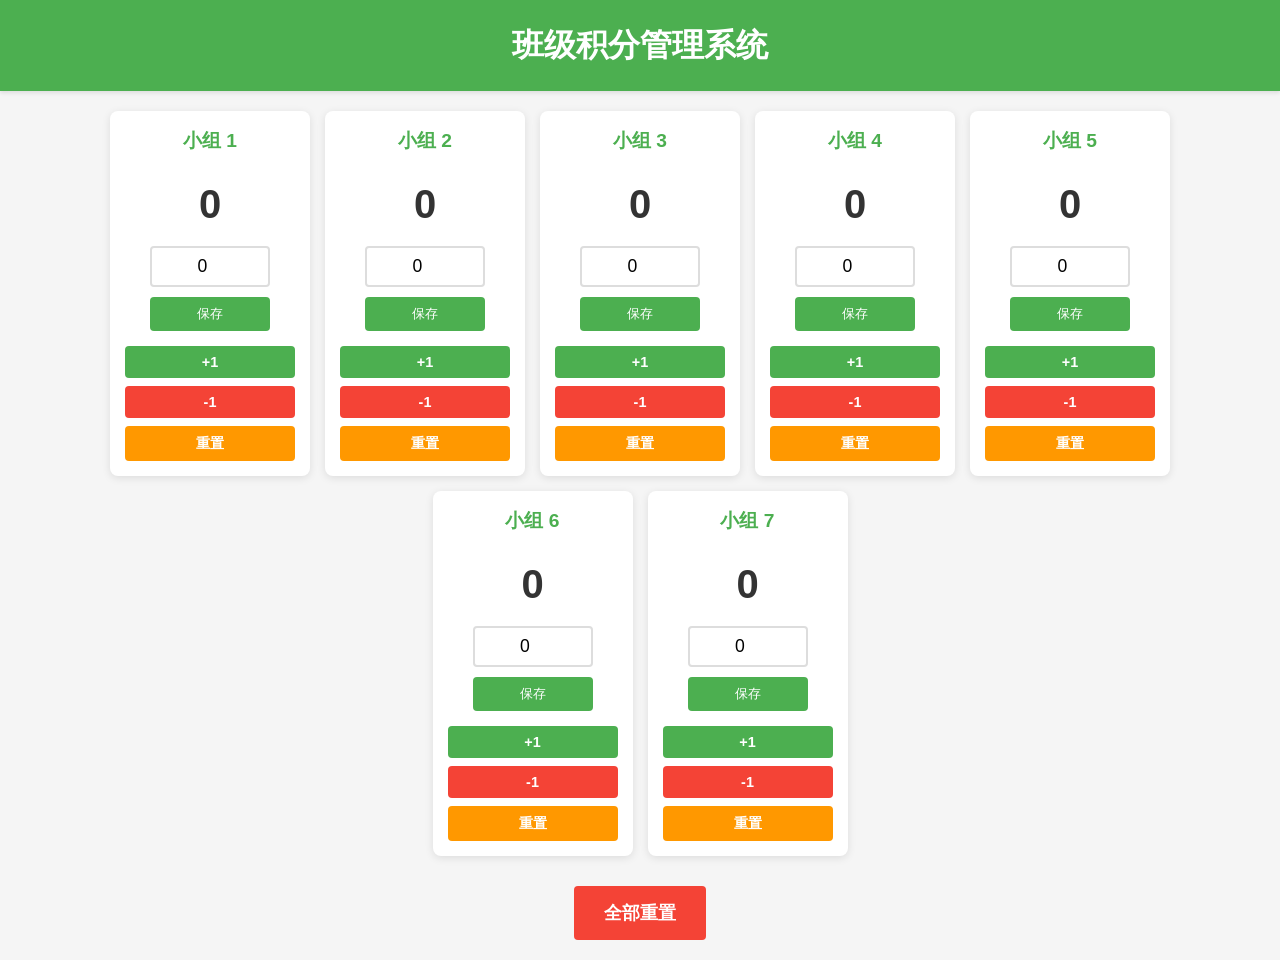
==== index.html @ 7b80b6e3 "first commit" ====
<!DOCTYPE html>
<html lang="zh-CN">
<head>
    <meta charset="UTF-8">
    <meta name="viewport" content="width=device-width, initial-scale=1.0">
    <title>班级积分管理系统</title>
    <link rel="stylesheet" href="style.css">
</head>
<body>
    <header>
        <h1>班级积分管理系统</h1>
    </header>
    <main>
        <div class="score-container">
            <section class="score-group" data-group="1">
                <h2>小组 1</h2>
                <div class="score-display">
                    <span class="score-value">0</span>
                    <input type="number" class="score-input" min="0" value="0">
                    <button class="score-save">保存</button>
                </div>
                <div class="score-controls">
                    <button class="score-add">+1</button>
                    <button class="score-subtract">-1</button>
                    <button class="score-reset">重置</button>
                </div>
            </section>
            <section class="score-group" data-group="2">
                <h2>小组 2</h2>
                <div class="score-display">
                    <span class="score-value">0</span>
                    <input type="number" class="score-input" min="0" value="0">
                    <button class="score-save">保存</button>
                </div>
                <div class="score-controls">
                    <button class="score-add">+1</button>
                    <button class="score-subtract">-1</button>
                    <button class="score-reset">重置</button>
                </div>
            </section>
            <section class="score-group" data-group="3">
                <h2>小组 3</h2>
                <div class="score-display">
                    <span class="score-value">0</span>
                    <input type="number" class="score-input" min="0" value="0">
                    <button class="score-save">保存</button>
                </div>
                <div class="score-controls">
                    <button class="score-add">+1</button>
                    <button class="score-subtract">-1</button>
                    <button class="score-reset">重置</button>
                </div>
            </section>
            <section class="score-group" data-group="4">
                <h2>小组 4</h2>
                <div class="score-display">
                    <span class="score-value">0</span>
                    <input type="number" class="score-input" min="0" value="0">
                    <button class="score-save">保存</button>
                </div>
                <div class="score-controls">
                    <button class="score-add">+1</button>
                    <button class="score-subtract">-1</button>
                    <button class="score-reset">重置</button>
                </div>
            </section>
            <section class="score-group" data-group="5">
                <h2>小组 5</h2>
                <div class="score-display">
                    <span class="score-value">0</span>
                    <input type="number" class="score-input" min="0" value="0">
                    <button class="score-save">保存</button>
                </div>
                <div class="score-controls">
                    <button class="score-add">+1</button>
                    <button class="score-subtract">-1</button>
                    <button class="score-reset">重置</button>
                </div>
            </section>
            <section class="score-group" data-group="6">
                <h2>小组 6</h2>
                <div class="score-display">
                    <span class="score-value">0</span>
                    <input type="number" class="score-input" min="0" value="0">
                    <button class="score-save">保存</button>
                </div>
                <div class="score-controls">
                    <button class="score-add">+1</button>
                    <button class="score-subtract">-1</button>
                    <button class="score-reset">重置</button>
                </div>
            </section>
            <section class="score-group" data-group="7">
                <h2>小组 7</h2>
                <div class="score-display">
                    <span class="score-value">0</span>
                    <input type="number" class="score-input" min="0" value="0">
                    <button class="score-save">保存</button>
                </div>
                <div class="score-controls">
                    <button class="score-add">+1</button>
                    <button class="score-subtract">-1</button>
                    <button class="score-reset">重置</button>
                </div>
            </section>
        </div>
        <div class="global-controls">
            <button class="reset-all">全部重置</button>
        </div>
    </main>
    <script src="script.js"></script>
</body>
</html>
---- style.css ----
* {
    margin: 0;
    padding: 0;
    box-sizing: border-box;
}

body {
    font-family: 'Arial', sans-serif;
    background-color: #f5f5f5;
    color: #333;
    line-height: 1.6;
}

header {
    background-color: #4CAF50;
    color: white;
    text-align: center;
    padding: 20px;
    box-shadow: 0 2px 4px rgba(0,0,0,0.1);
}

header h1 {
    font-size: 2rem;
    font-weight: bold;
}

main {
    max-width: 1200px;
    margin: 20px auto;
    padding: 0 20px;
}

.score-container {
    display: flex;
    flex-wrap: wrap;
    justify-content: center;
    gap: 15px;
    margin-bottom: 30px;
}

.score-group {
    flex: 0 0 calc(16% - 12px);
    min-width: 200px;
    background-color: white;
    border-radius: 8px;
    padding: 15px;
    box-shadow: 0 2px 8px rgba(0,0,0,0.1);
    transition: transform 0.3s ease, box-shadow 0.3s ease;
}

@media (max-width: 1200px) {
    .score-group {
        flex: 0 0 calc(33.333% - 10px);
    }
}

@media (max-width: 768px) {
    .score-group {
        flex: 0 0 calc(50% - 7.5px);
    }
}

@media (max-width: 480px) {
    .score-group {
        flex: 0 0 100%;
    }
}

.score-group:hover {
    transform: translateY(-5px);
    box-shadow: 0 5px 15px rgba(0,0,0,0.1);
}

.score-group h2 {
    color: #4CAF50;
    margin-bottom: 15px;
    font-size: 1.2rem;
    text-align: center;
}

.score-display {
    display: flex;
    flex-direction: column;
    align-items: center;
    gap: 10px;
    margin-bottom: 15px;
    position: relative;
}

.score-value {
    font-size: 2.5rem;
    font-weight: bold;
    color: #333;
    min-width: 80px;
    text-align: center;
    transition: transform 0.3s ease, color 0.3s ease;
}

.score-value.updated {
    animation: pulse 0.5s ease;
}

@keyframes pulse {
    0% { transform: scale(1); }
    50% { transform: scale(1.2); color: #4CAF50; }
    100% { transform: scale(1); }
}

.score-input {
    width: 100%;
    max-width: 120px;
    padding: 8px;
    font-size: 1.1rem;
    border: 2px solid #ddd;
    border-radius: 4px;
    text-align: center;
    transition: border-color 0.3s ease;
}

.score-input:focus {
    outline: none;
    border-color: #4CAF50;
}

.score-save {
    width: 100%;
    max-width: 120px;
    padding: 8px;
    background-color: #4CAF50;
    color: white;
    border: none;
    border-radius: 4px;
    cursor: pointer;
    transition: background-color 0.3s ease, transform 0.1s ease;
}

.score-save:hover {
    background-color: #45a049;
}

.score-save:active {
    transform: scale(0.95);
}

.score-controls {
    display: flex;
    flex-direction: column;
    gap: 8px;
}

.score-add, .score-subtract, .score-reset {
    padding: 8px;
    border: none;
    border-radius: 4px;
    cursor: pointer;
    font-size: 0.9rem;
    font-weight: bold;
    transition: background-color 0.3s ease, transform 0.1s ease;
}

@media (max-width: 768px) {
    .score-controls {
        flex-direction: column;
        gap: 10px;
    }
    
    .score-add, .score-subtract, .score-reset {
        width: 100%;
        padding: 12px;
    }
}

.score-add {
    background-color: #4CAF50;
    color: white;
}

.score-add:hover {
    background-color: #45a049;
}

.score-subtract {
    background-color: #f44336;
    color: white;
}

.score-subtract:hover {
    background-color: #da190b;
}

.score-reset {
    background-color: #ff9800;
    color: white;
}

.score-reset:hover {
    background-color: #e68a00;
}

.score-add:active, .score-subtract:active, .score-reset:active {
    transform: scale(0.95);
}

.global-controls {
    display: flex;
    justify-content: center;
    margin-top: 30px;
}

.reset-all {
    padding: 15px 30px;
    background-color: #f44336;
    color: white;
    border: none;
    border-radius: 4px;
    cursor: pointer;
    font-size: 1.1rem;
    font-weight: bold;
    transition: background-color 0.3s ease, transform 0.1s ease;
}

.reset-all:hover {
    background-color: #da190b;
}

.reset-all:active {
    transform: scale(0.95);
}

@media (max-width: 768px) {
    .score-container {
        grid-template-columns: repeat(auto-fit, minmax(250px, 1fr));
    }
    
    .score-value {
        font-size: 2.5rem;
    }
    
    .score-controls {
        flex-direction: column;
        gap: 10px;
    }
    
    .score-add, .score-subtract, .score-reset {
        width: 100%;
        padding: 12px;
    }
}

@media (max-width: 480px) {
    header h1 {
        font-size: 1.5rem;
    }
    
    .score-group {
        padding: 15px;
    }
    
    .score-value {
        font-size: 2rem;
    }
    
    .score-input {
        width: 60px;
        font-size: 1rem;
    }
}
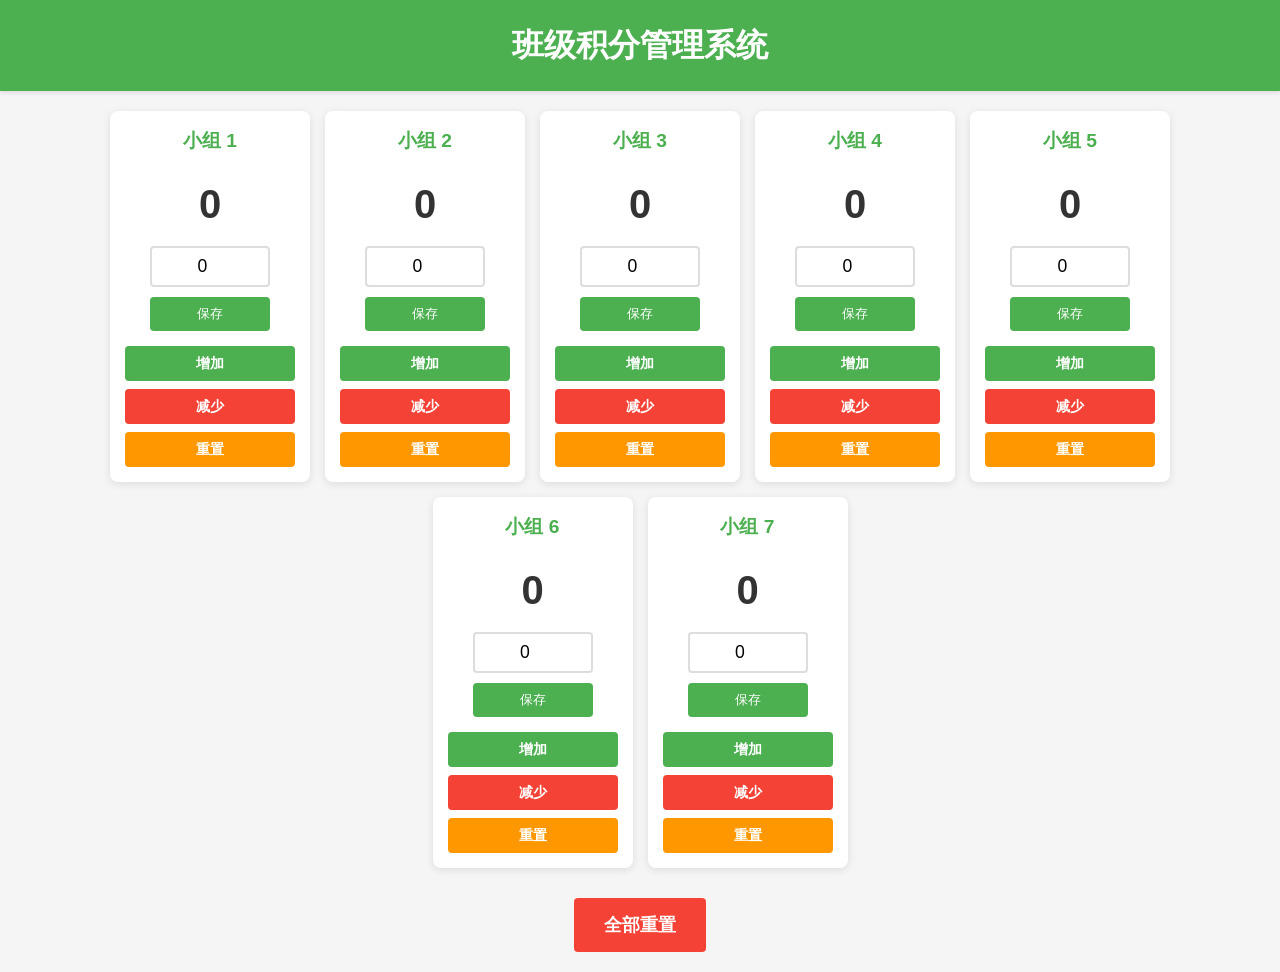
==== commit e4734929: "Update 1.0.0" ====
--- a/index.html
+++ b/index.html
@@ -20,8 +20,8 @@
                     <button class="score-save">保存</button>
                 </div>
                 <div class="score-controls">
-                    <button class="score-add">+1</button>
-                    <button class="score-subtract">-1</button>
+                    <button class="score-add">增加</button>
+                    <button class="score-subtract">减少</button>
                     <button class="score-reset">重置</button>
                 </div>
             </section>
@@ -33,8 +33,8 @@
                     <button class="score-save">保存</button>
                 </div>
                 <div class="score-controls">
-                    <button class="score-add">+1</button>
-                    <button class="score-subtract">-1</button>
+                    <button class="score-add">增加</button>
+                    <button class="score-subtract">减少</button>
                     <button class="score-reset">重置</button>
                 </div>
             </section>
@@ -46,8 +46,8 @@
                     <button class="score-save">保存</button>
                 </div>
                 <div class="score-controls">
-                    <button class="score-add">+1</button>
-                    <button class="score-subtract">-1</button>
+                    <button class="score-add">增加</button>
+                    <button class="score-subtract">减少</button>
                     <button class="score-reset">重置</button>
                 </div>
             </section>
@@ -59,8 +59,8 @@
                     <button class="score-save">保存</button>
                 </div>
                 <div class="score-controls">
-                    <button class="score-add">+1</button>
-                    <button class="score-subtract">-1</button>
+                    <button class="score-add">增加</button>
+                    <button class="score-subtract">减少</button>
                     <button class="score-reset">重置</button>
                 </div>
             </section>
@@ -72,8 +72,8 @@
                     <button class="score-save">保存</button>
                 </div>
                 <div class="score-controls">
-                    <button class="score-add">+1</button>
-                    <button class="score-subtract">-1</button>
+                    <button class="score-add">增加</button>
+                    <button class="score-subtract">减少</button>
                     <button class="score-reset">重置</button>
                 </div>
             </section>
@@ -85,8 +85,8 @@
                     <button class="score-save">保存</button>
                 </div>
                 <div class="score-controls">
-                    <button class="score-add">+1</button>
-                    <button class="score-subtract">-1</button>
+                    <button class="score-add">增加</button>
+                    <button class="score-subtract">减少</button>
                     <button class="score-reset">重置</button>
                 </div>
             </section>
@@ -98,8 +98,8 @@
                     <button class="score-save">保存</button>
                 </div>
                 <div class="score-controls">
-                    <button class="score-add">+1</button>
-                    <button class="score-subtract">-1</button>
+                    <button class="score-add">增加</button>
+                    <button class="score-subtract">减少</button>
                     <button class="score-reset">重置</button>
                 </div>
             </section>
--- a/style.css
+++ b/style.css
@@ -66,6 +66,86 @@
     }
 }
 
+/* 弹出层样式 */
+.popup-overlay {
+    position: fixed;
+    top: 0;
+    left: 0;
+    width: 100%;
+    height: 100%;
+    background-color: rgba(0, 0, 0, 0.5);
+    display: flex;
+    justify-content: center;
+    align-items: center;
+    z-index: 1000;
+}
+
+.popup {
+    background-color: white;
+    border-radius: 8px;
+    padding: 20px;
+    box-shadow: 0 5px 15px rgba(0, 0, 0, 0.3);
+    width: 90%;
+    max-width: 400px;
+    text-align: center;
+}
+
+.popup h3 {
+    color: #4CAF50;
+    margin-bottom: 20px;
+}
+
+.popup-buttons {
+    display: grid;
+    grid-template-columns: repeat(3, 1fr);
+    gap: 10px;
+    margin-bottom: 20px;
+}
+
+.popup-button {
+    padding: 12px;
+    border: none;
+    border-radius: 4px;
+    background-color: #f0f0f0;
+    cursor: pointer;
+    font-size: 1rem;
+    font-weight: bold;
+    transition: background-color 0.3s ease, transform 0.1s ease;
+}
+
+.popup-button:hover {
+    background-color: #e0e0e0;
+}
+
+.popup-button:active {
+    transform: scale(0.95);
+}
+
+.popup-cancel {
+    padding: 10px 20px;
+    border: none;
+    border-radius: 4px;
+    background-color: #999;
+    color: white;
+    cursor: pointer;
+    font-size: 1rem;
+    transition: background-color 0.3s ease, transform 0.1s ease;
+}
+
+.popup-cancel:hover {
+    background-color: #777;
+}
+
+.popup-cancel:active {
+    transform: scale(0.95);
+}
+
+@media (max-width: 480px) {
+    .popup-buttons {
+        grid-template-columns: repeat(2, 1fr);
+    }
+}
+
 .score-group:hover {
     transform: translateY(-5px);
     box-shadow: 0 5px 15px rgba(0,0,0,0.1);
